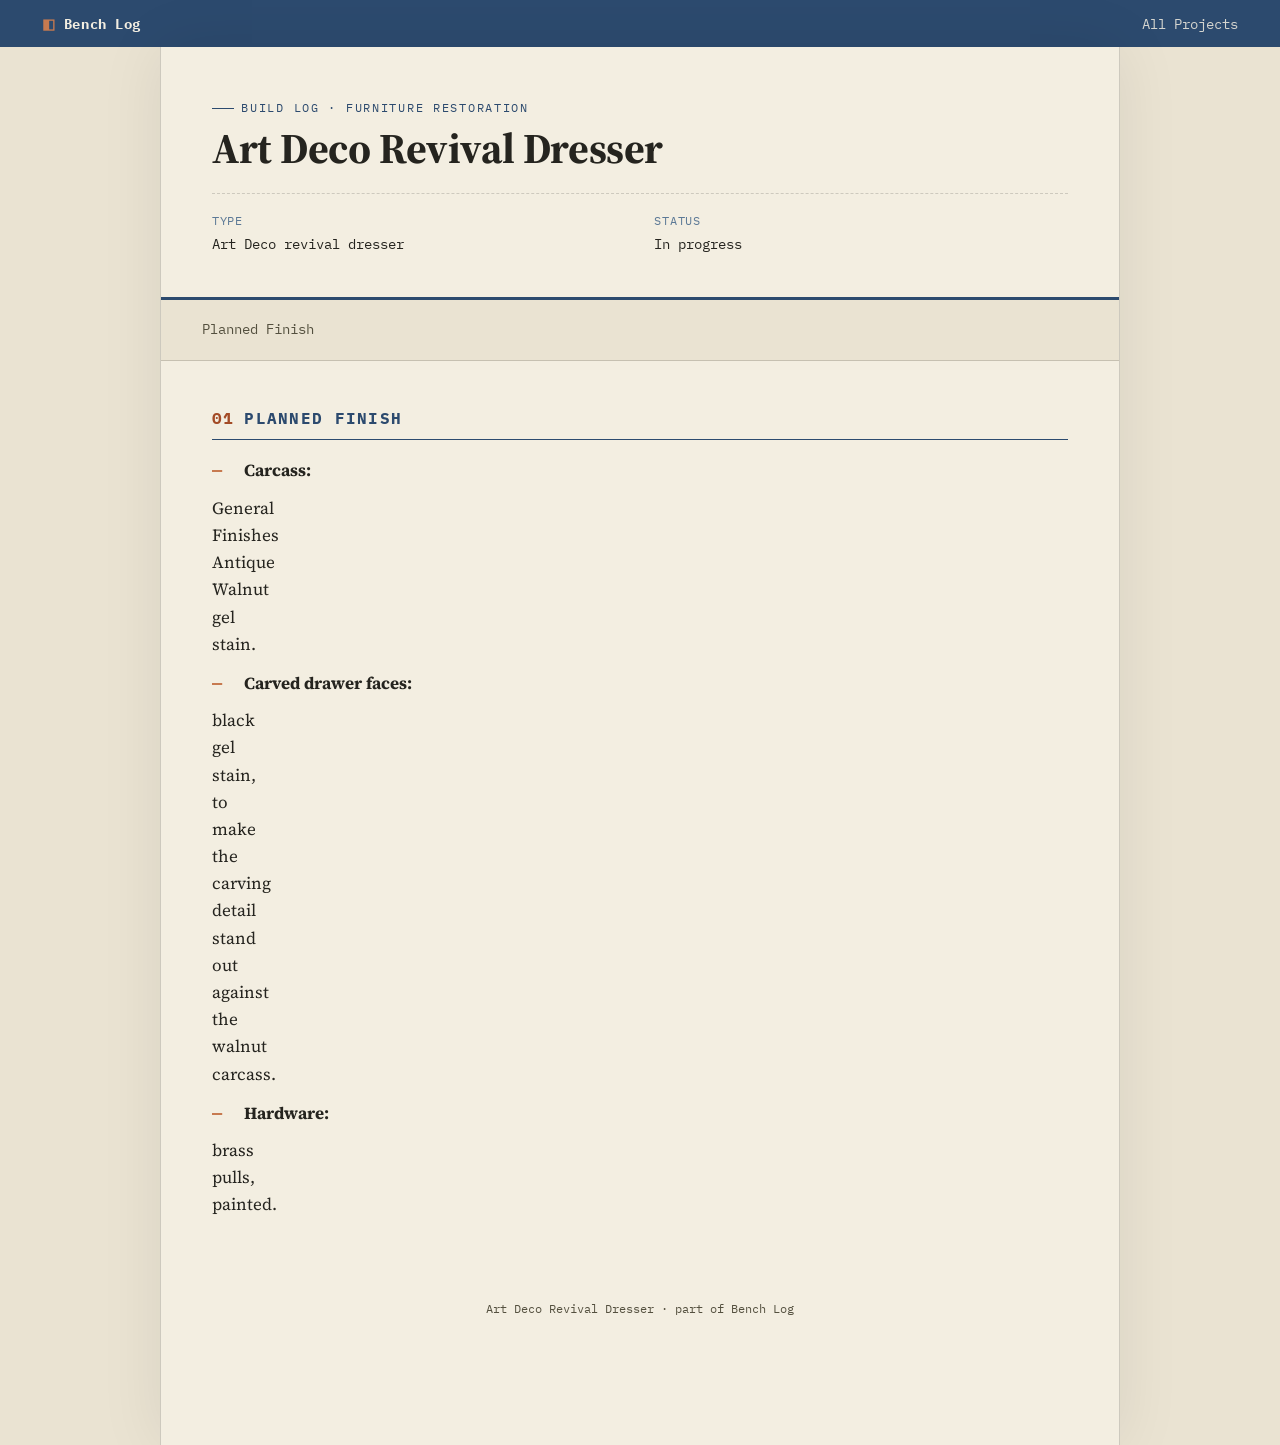
==== furniture.html @ a03886df "Add files via upload" ====
<!DOCTYPE html>
<html lang="en">
<head>
<meta charset="UTF-8">
<meta name="viewport" content="width=device-width, initial-scale=1.0">
<title>Art Deco Revival Dresser — Bench Log</title>
<link rel="stylesheet" href="style.css">
</head>
<body>

<div class="site-header">
  <a class="brand" href="index.html">Bench Log</a>
  <nav><a href="index.html">All Projects</a></nav>
</div>

<div class="sheet">

  <header class="title-block">
    <p class="eyebrow">Build Log · Furniture Restoration</p>
    <h1>Art Deco Revival Dresser</h1>
    <dl class="subtitle">
      <div><dt>Type</dt><dd>Art Deco revival dresser</dd></div>
      <div><dt>Status</dt><dd>In progress</dd></div>
    </dl>
  </header>

  <nav class="toc">
    <a href="#finish">Planned Finish</a>
  </nav>

  <section id="finish">
    <h2><span class="num">01</span> Planned Finish</h2>
    <div class="finding"><strong>Carcass:</strong> General Finishes Antique Walnut gel stain.</div>
    <div class="finding"><strong>Carved drawer faces:</strong> black gel stain, to make the carving detail stand out against the walnut carcass.</div>
    <div class="finding"><strong>Hardware:</strong> brass pulls, painted.</div>
  </section>

  <footer>Art Deco Revival Dresser · part of Bench Log</footer>

</div>
</body>
</html>
---- style.css ----
@import url('https://fonts.googleapis.com/css2?family=IBM+Plex+Mono:wght@400;500;600;700&family=Source+Serif+4:opsz,wght@8..60,400;8..60,600;8..60,700&display=swap');

:root{
  --paper:#EAE3D2;
  --paper-light:#F3EEE1;
  --ink:#25241F;
  --ink-soft:#54503F;
  --blueprint:#2C4A6E;
  --blueprint-dim:#5C7996;
  --copper:#A34B26;
  --copper-dim:#C77A50;
  --ok:#3C6B4A;
  --warn:#A34B26;
  --paused:#8A7A4A;
  --rule: rgba(37,36,31,0.18);
}

*{ box-sizing:border-box; }

body{
  margin:0;
  background:var(--paper);
  color:var(--ink);
  font-family:'Source Serif 4', Georgia, serif;
  font-size:17px;
  line-height:1.6;
}

a{ color:var(--blueprint); }

.sheet{
  max-width: 960px;
  margin: 0 auto;
  padding: 0 0 6em 0;
  background: var(--paper-light);
  border-left: 1px solid var(--rule);
  border-right: 1px solid var(--rule);
  box-shadow: 0 0 60px rgba(0,0,0,0.08);
  min-height:100vh;
}

/* site header, shown on every page */
.site-header{
  background:var(--blueprint);
  color:var(--paper-light);
  padding: 0.9em 3em;
  display:flex;
  align-items:center;
  justify-content:space-between;
  font-family:'IBM Plex Mono', monospace;
  font-size:0.82em;
}
.site-header a{ color:var(--paper-light); text-decoration:none; }
.site-header .brand{ font-weight:700; letter-spacing:0.04em; }
.site-header .brand::before{ content:"◧ "; color:var(--copper-dim); }
.site-header nav a{ margin-left:1.6em; opacity:0.85; }
.site-header nav a:hover{ opacity:1; text-decoration:underline; }

header.title-block{
  border-bottom: 3px solid var(--blueprint);
  padding: 3em 3em 1.6em 3em;
  position:relative;
}

.eyebrow{
  font-family:'IBM Plex Mono', monospace;
  font-size:0.72em;
  letter-spacing:0.14em;
  text-transform:uppercase;
  color:var(--blueprint);
  margin:0 0 0.7em 0;
  display:flex;
  gap:0.6em;
  align-items:center;
}
.eyebrow::before{
  content:"";
  display:inline-block;
  width:22px; height:1px;
  background:var(--blueprint);
}

h1{
  font-family:'Source Serif 4', Georgia, serif;
  font-weight:700;
  font-size:2.5em;
  line-height:1.08;
  margin:0 0 0.25em 0;
  letter-spacing:-0.01em;
}

.subtitle{
  font-family:'IBM Plex Mono', monospace;
  font-size:0.85em;
  color:var(--ink-soft);
  display:grid;
  grid-template-columns: repeat(auto-fit, minmax(180px,1fr));
  gap: 0.4em 2em;
  margin-top:1.4em;
  padding-top:1.2em;
  border-top:1px dashed var(--rule);
}
.subtitle dt{ color:var(--blueprint-dim); font-size:0.85em; text-transform:uppercase; letter-spacing:0.06em;}
.subtitle dd{ margin:0.1em 0 0 0; color:var(--ink); }

nav.toc{
  padding: 1.4em 3em;
  background: var(--paper);
  border-bottom:1px solid var(--rule);
  font-family:'IBM Plex Mono', monospace;
  font-size:0.8em;
}
nav.toc a{
  color: var(--ink-soft);
  text-decoration:none;
  margin-right:1.6em;
  border-bottom:1px solid transparent;
}
nav.toc a:hover{ color:var(--blueprint); border-bottom-color:var(--blueprint); }

section{ padding: 2.6em 3em; border-bottom:1px solid var(--rule); }
section:last-of-type{ border-bottom:none; }

h2{
  font-family:'IBM Plex Mono', monospace;
  font-size:0.95em;
  text-transform:uppercase;
  letter-spacing:0.08em;
  color:var(--blueprint);
  margin:0 0 1.1em 0;
  padding-bottom:0.5em;
  border-bottom:1px solid var(--blueprint);
  display:flex;
  align-items:baseline;
  gap:0.6em;
}
h2 .num{ color:var(--copper); font-weight:700; }

h3{
  font-family:'Source Serif 4', serif;
  font-weight:600;
  font-size:1.18em;
  margin:1.6em 0 0.5em 0;
  color:var(--ink);
}
h3 .tag{
  font-family:'IBM Plex Mono', monospace;
  font-size:0.6em;
  vertical-align:middle;
  margin-left:0.6em;
  padding:0.2em 0.5em;
  border-radius:3px;
  letter-spacing:0.04em;
}
.tag.resolved{ background:rgba(60,107,74,0.14); color:var(--ok); }
.tag.open{ background:rgba(163,75,38,0.14); color:var(--copper); }
.tag.decided{ background:rgba(44,74,110,0.14); color:var(--blueprint); }
.tag.paused{ background:rgba(138,122,74,0.16); color:var(--paused); }

p{ margin:0 0 0.9em 0; }

.finding{
  display:grid;
  grid-template-columns: 22px 1fr;
  gap:0.6em;
  margin: 0.7em 0;
  align-items:start;
}
.finding::before{
  content:"—";
  color:var(--copper-dim);
  font-family:'IBM Plex Mono', monospace;
  font-weight:700;
}

code, .val{
  font-family:'IBM Plex Mono', monospace;
  font-size:0.92em;
  background:rgba(44,74,110,0.08);
  color:var(--blueprint);
  padding:0.08em 0.35em;
  border-radius:3px;
}

table{
  width:100%;
  border-collapse:collapse;
  margin:1.2em 0 1.6em 0;
  font-size:0.88em;
}
caption{
  caption-side: top;
  text-align:left;
  font-family:'IBM Plex Mono', monospace;
  font-size:0.72em;
  text-transform:uppercase;
  letter-spacing:0.06em;
  color:var(--ink-soft);
  margin-bottom:0.5em;
}
th{
  font-family:'IBM Plex Mono', monospace;
  font-size:0.78em;
  text-transform:uppercase;
  letter-spacing:0.04em;
  text-align:left;
  color:var(--paper-light);
  background:var(--blueprint);
  padding:0.6em 0.7em;
}
td{
  padding:0.6em 0.7em;
  border-bottom:1px solid var(--rule);
  vertical-align:top;
}
tr.chosen td{ background:rgba(60,107,74,0.09); font-weight:600; }
tr.rejected td{ color:var(--ink-soft); }
.verdict-chosen{ color:var(--ok); font-weight:700; }
.verdict-rejected{ color:var(--copper); font-weight:700; }

.callout{
  background: rgba(44,74,110,0.06);
  border-left:3px solid var(--blueprint);
  padding: 0.9em 1.2em;
  margin: 1.2em 0;
  font-size:0.94em;
}
.callout.warn{ border-left-color:var(--copper); background:rgba(163,75,38,0.07); }

.schematic-frame{
  border:2px solid var(--blueprint);
  padding:10px;
  background:#fff;
  margin: 1.2em 0;
}
.schematic-frame img{ width:100%; display:block; }
.schematic-caption{
  font-family:'IBM Plex Mono', monospace;
  font-size:0.75em;
  color:var(--ink-soft);
  margin-top:0.6em;
  display:flex;
  justify-content:space-between;
  flex-wrap:wrap;
  gap:0.5em;
}

ul.open-items{ list-style:none; margin:0; padding:0; }
ul.open-items li{
  display:grid;
  grid-template-columns: 20px 1fr;
  gap:0.7em;
  padding:0.55em 0;
  border-bottom:1px dashed var(--rule);
}
ul.open-items li::before{
  content:"☐";
  color:var(--copper);
  font-size:1.1em;
}
ul.open-items li:last-child{ border-bottom:none; }

footer{
  padding:2em 3em;
  font-family:'IBM Plex Mono', monospace;
  font-size:0.72em;
  color:var(--ink-soft);
  text-align:center;
}

/* Hub / index page */
.hub-intro{ padding: 2.6em 3em 1em 3em; }
.project-grid{
  display:grid;
  grid-template-columns: repeat(auto-fit, minmax(280px, 1fr));
  gap:1.4em;
  padding: 0.5em 3em 3em 3em;
}
.project-card{
  display:block;
  text-decoration:none;
  color:var(--ink);
  background:var(--paper);
  border:1px solid var(--rule);
  border-top:3px solid var(--blueprint-dim);
  padding:1.5em;
  transition: border-color 0.15s, transform 0.15s;
}
.project-card:hover{ border-top-color:var(--copper); transform:translateY(-2px); }
.project-card .status{
  font-family:'IBM Plex Mono', monospace;
  font-size:0.68em;
  text-transform:uppercase;
  letter-spacing:0.06em;
  padding:0.2em 0.55em;
  border-radius:3px;
  display:inline-block;
  margin-bottom:0.8em;
}
.status.active{ background:rgba(60,107,74,0.14); color:var(--ok); }
.status.paused{ background:rgba(138,122,74,0.16); color:var(--paused); }
.status.planning{ background:rgba(44,74,110,0.14); color:var(--blueprint); }
.project-card h3{ margin:0 0 0.4em 0; font-size:1.25em; }
.project-card p{ font-size:0.92em; color:var(--ink-soft); margin:0; }
.project-card .meta{
  font-family:'IBM Plex Mono', monospace;
  font-size:0.72em;
  color:var(--blueprint-dim);
  margin-top:0.9em;
}

@media (max-width:600px){
  header.title-block, section, nav.toc, footer, .hub-intro{ padding-left:1.3em; padding-right:1.3em; }
  .project-grid{ padding-left:1.3em; padding-right:1.3em; }
  .site-header{ padding:0.9em 1.3em; flex-direction:column; align-items:flex-start; gap:0.5em; }
  .site-header nav a{ margin-left:0; margin-right:1.2em; }
  h1{ font-size:1.8em; }
}
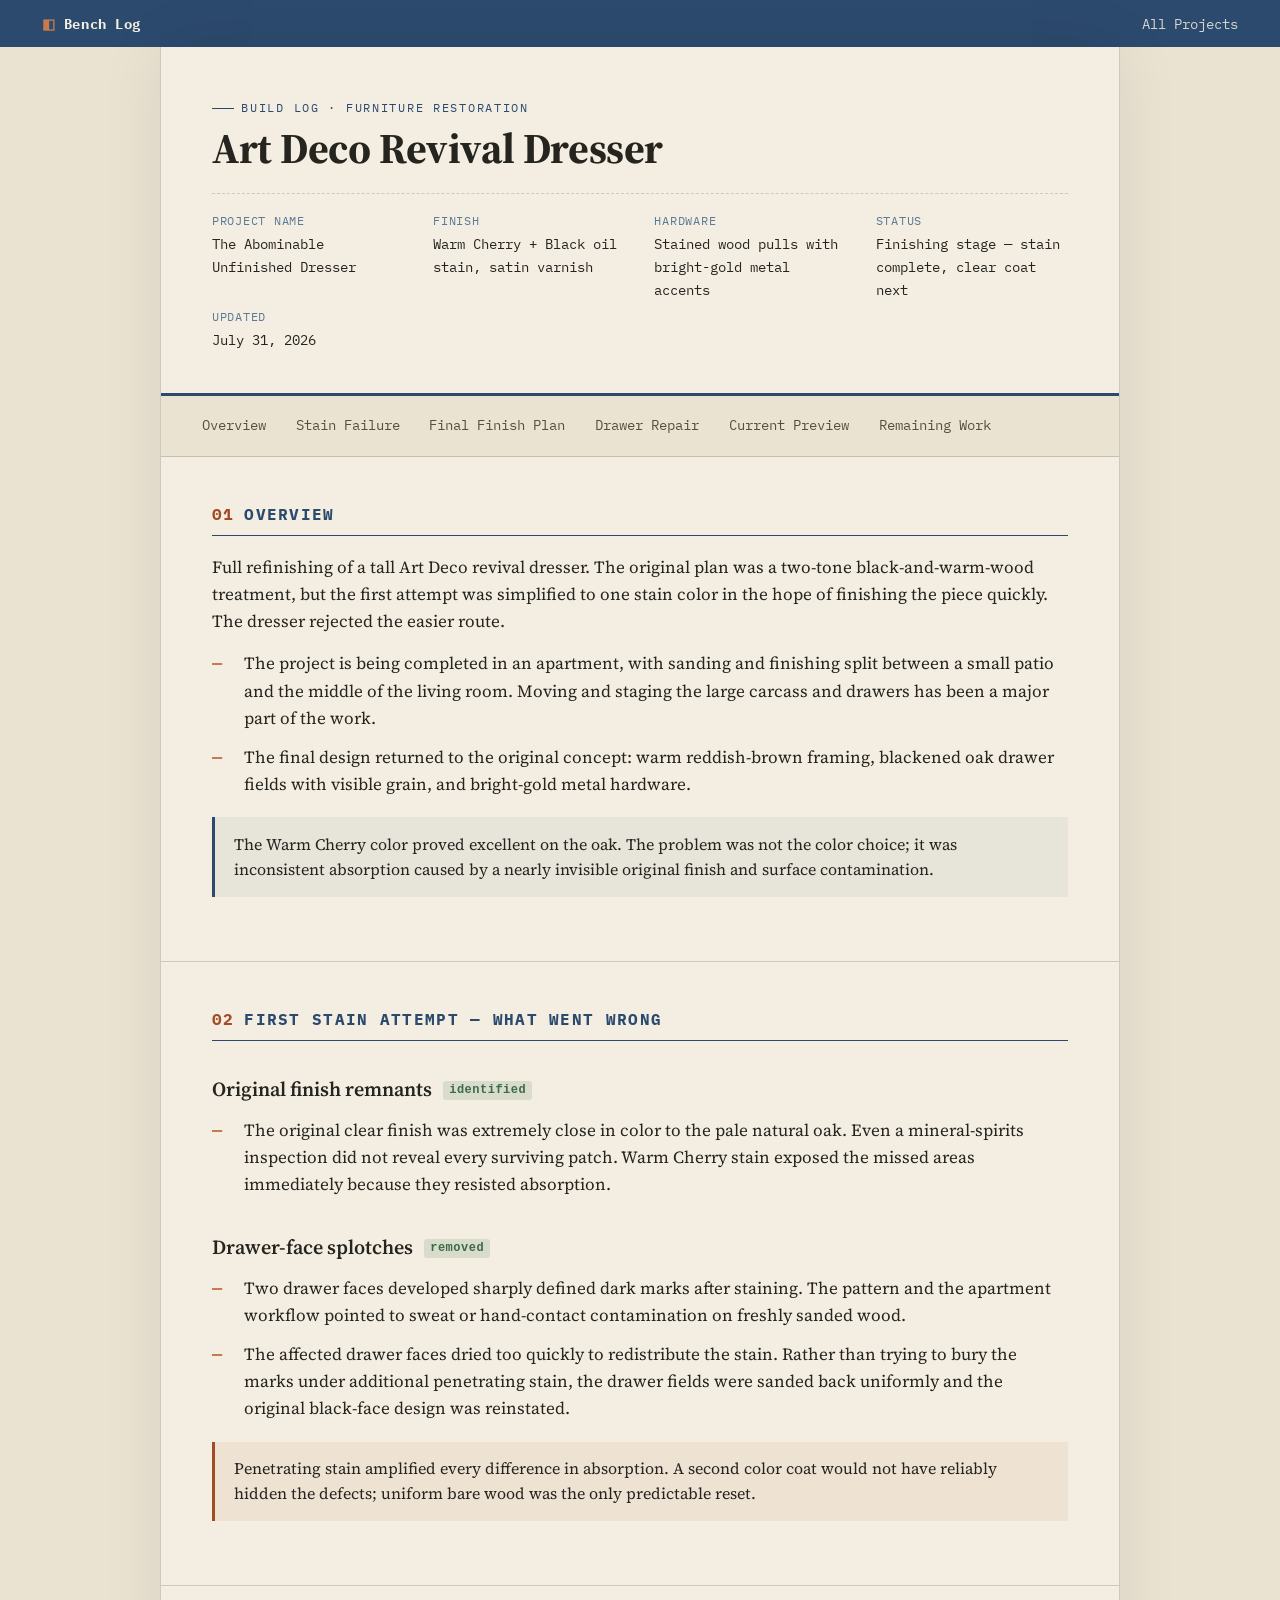
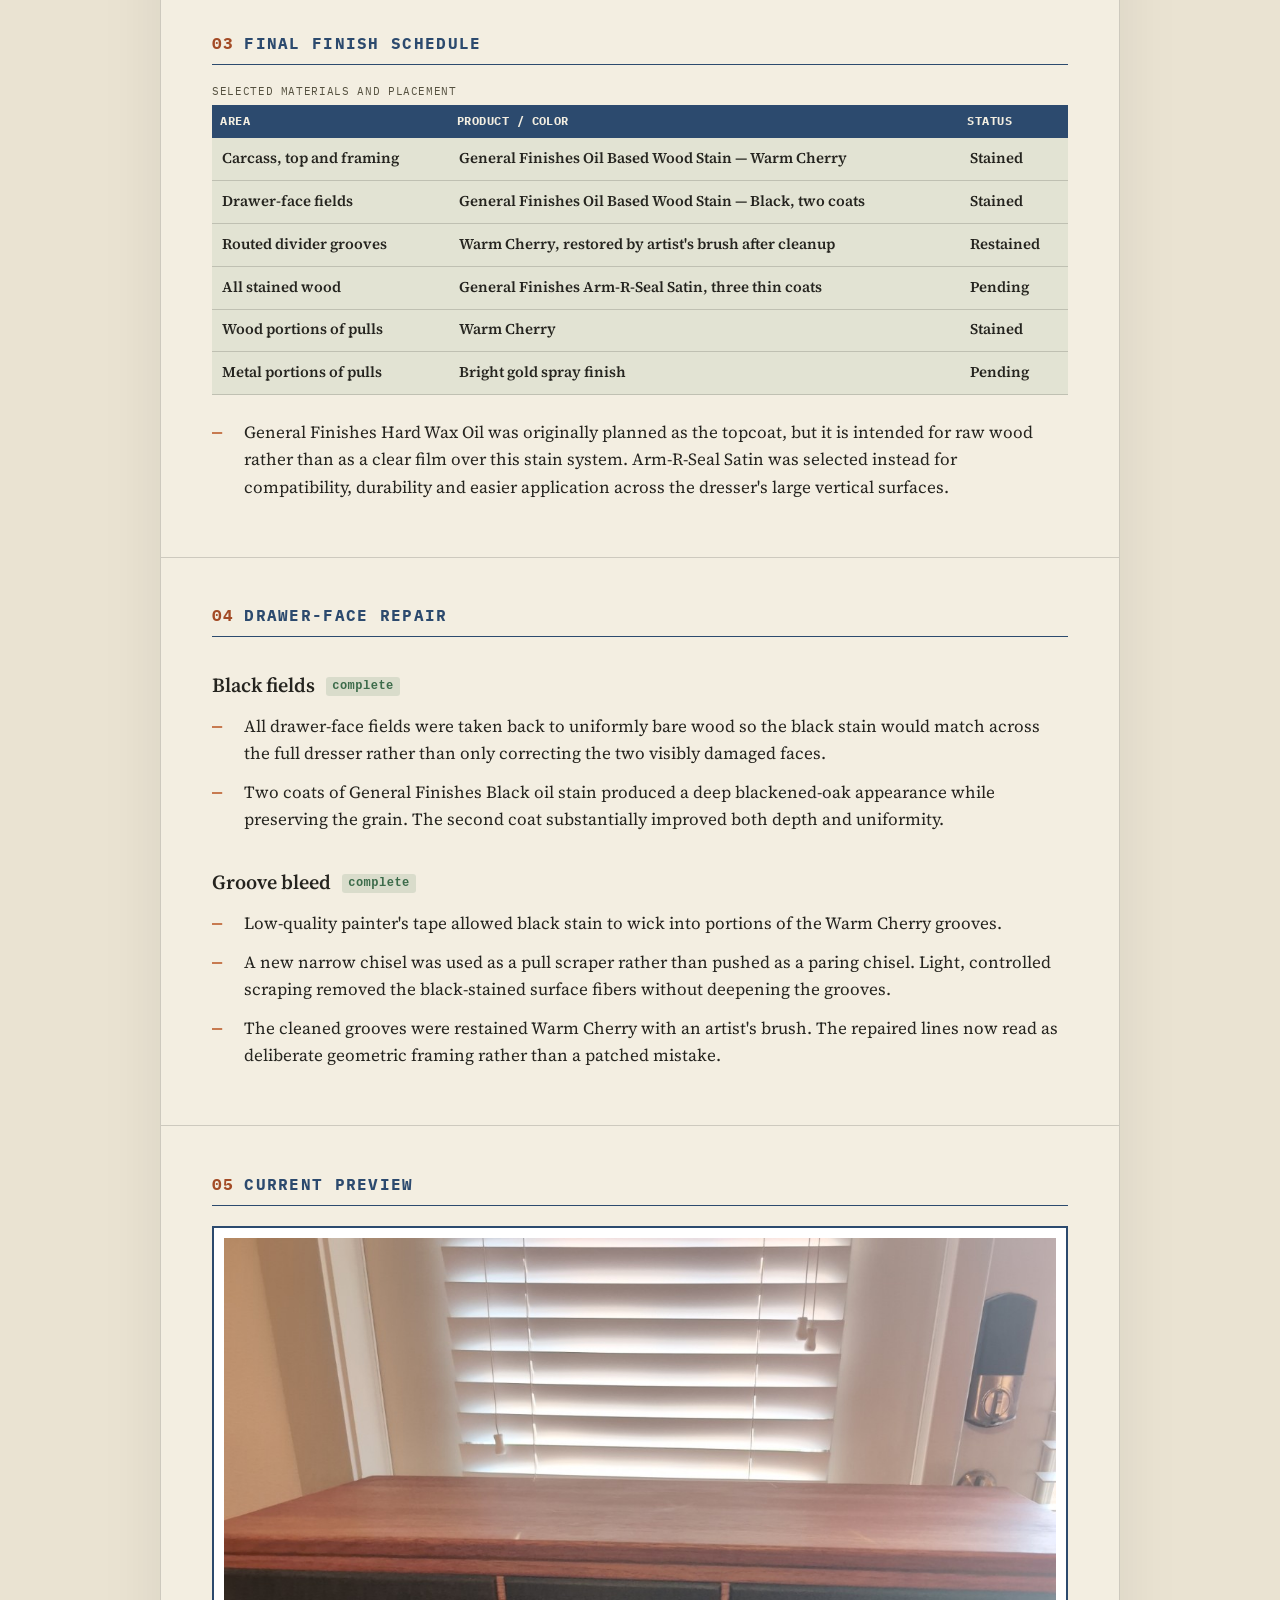
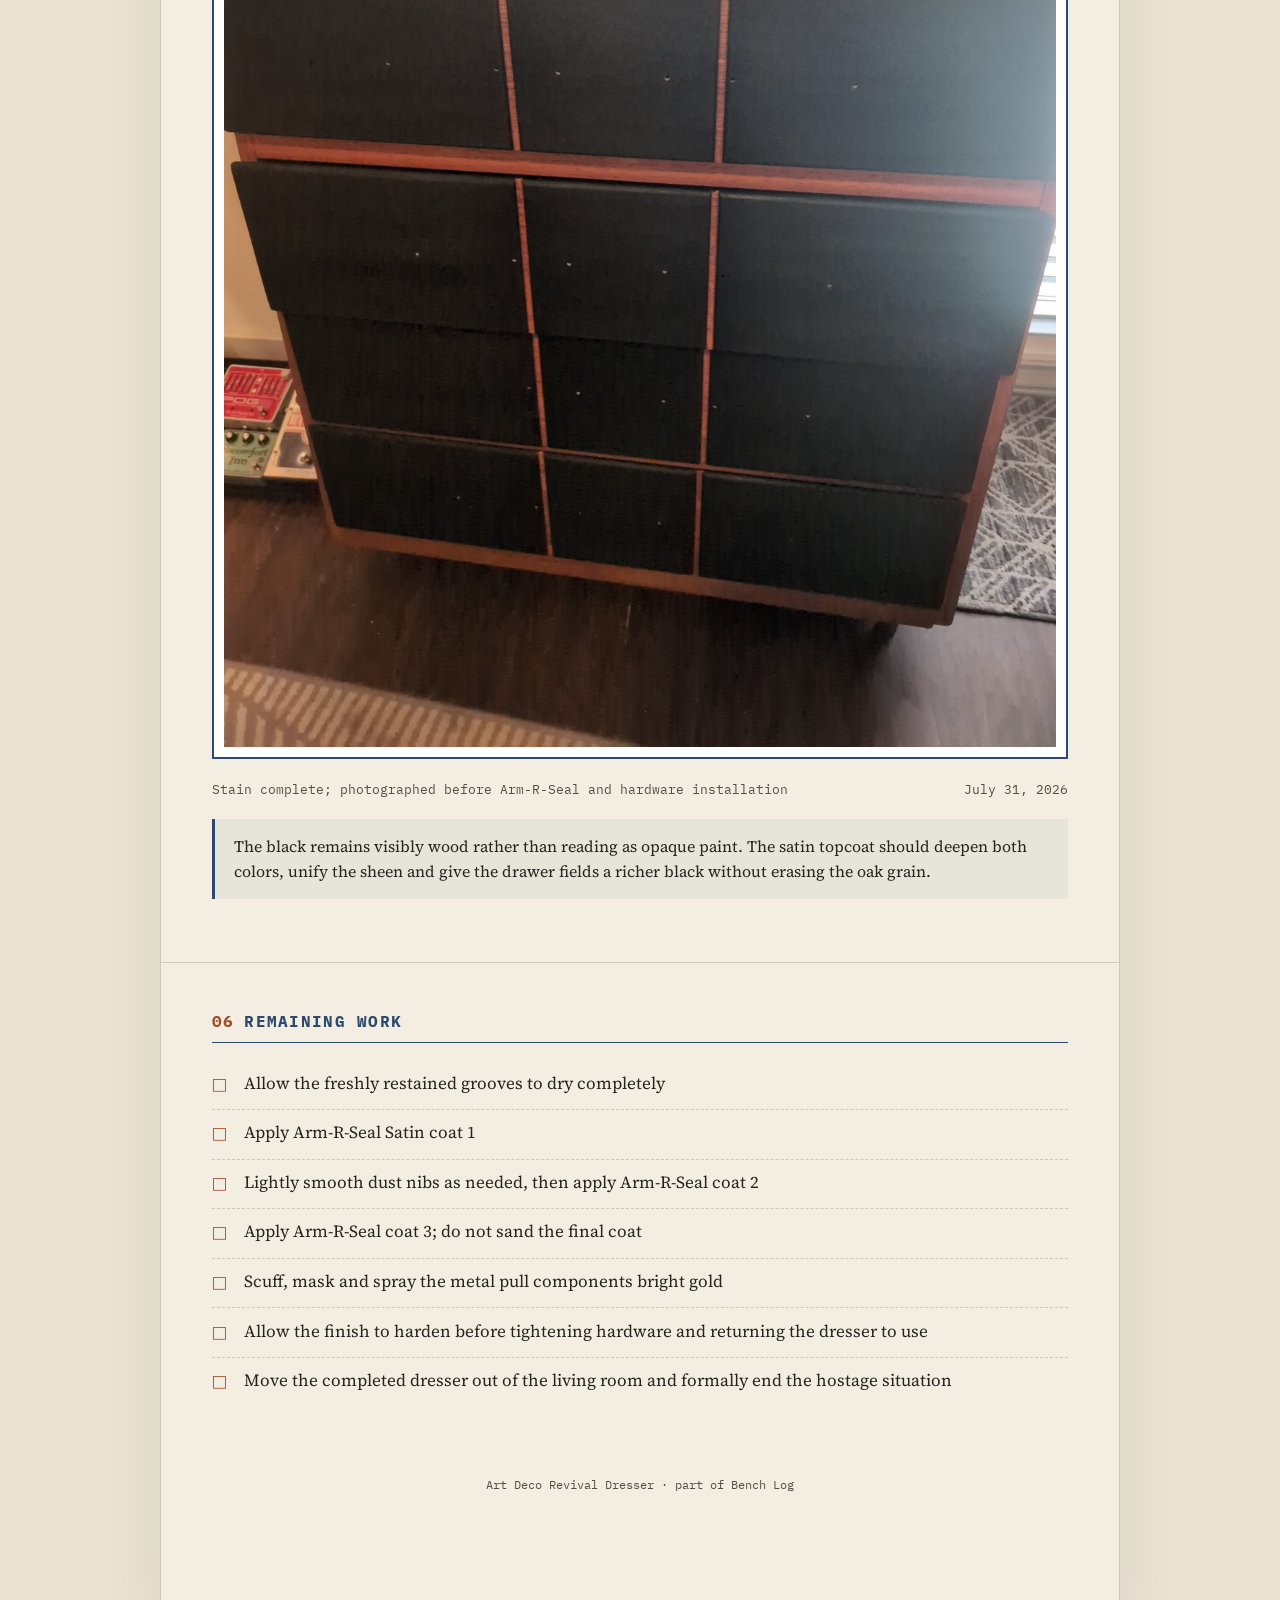
==== commit bea35223: "Add files via upload" ====
--- a/furniture.html
+++ b/furniture.html
@@ -14,29 +14,193 @@
 </div>
 
 <div class="sheet">
-
   <header class="title-block">
     <p class="eyebrow">Build Log · Furniture Restoration</p>
     <h1>Art Deco Revival Dresser</h1>
     <dl class="subtitle">
-      <div><dt>Type</dt><dd>Art Deco revival dresser</dd></div>
-      <div><dt>Status</dt><dd>In progress</dd></div>
+      <div><dt>Project name</dt><dd>The Abominable Unfinished Dresser</dd></div>
+      <div><dt>Finish</dt><dd>Warm Cherry + Black oil stain, satin varnish</dd></div>
+      <div><dt>Hardware</dt><dd>Stained wood pulls with bright-gold metal accents</dd></div>
+      <div><dt>Status</dt><dd>Finishing stage — stain complete, clear coat next</dd></div>
+      <div><dt>Updated</dt><dd>July 31, 2026</dd></div>
     </dl>
   </header>
 
   <nav class="toc">
-    <a href="#finish">Planned Finish</a>
+    <a href="#overview">Overview</a>
+    <a href="#failure">Stain Failure</a>
+    <a href="#finish-plan">Final Finish Plan</a>
+    <a href="#drawer-repair">Drawer Repair</a>
+    <a href="#preview">Current Preview</a>
+    <a href="#open">Remaining Work</a>
   </nav>
 
-  <section id="finish">
-    <h2><span class="num">01</span> Planned Finish</h2>
-    <div class="finding"><strong>Carcass:</strong> General Finishes Antique Walnut gel stain.</div>
-    <div class="finding"><strong>Carved drawer faces:</strong> black gel stain, to make the carving detail stand out against the walnut carcass.</div>
-    <div class="finding"><strong>Hardware:</strong> brass pulls, painted.</div>
+  <section id="overview">
+    <h2><span class="num">01</span> Overview</h2>
+    <p>
+      Full refinishing of a tall Art Deco revival dresser. The original plan was a two-tone
+      black-and-warm-wood treatment, but the first attempt was simplified to one stain color
+      in the hope of finishing the piece quickly. The dresser rejected the easier route.
+    </p>
+    <div class="finding">
+      The project is being completed in an apartment, with sanding and finishing split between
+      a small patio and the middle of the living room. Moving and staging the large carcass and
+      drawers has been a major part of the work.
+    </div>
+    <div class="finding">
+      The final design returned to the original concept: warm reddish-brown framing, blackened
+      oak drawer fields with visible grain, and bright-gold metal hardware.
+    </div>
+    <div class="callout">
+      The Warm Cherry color proved excellent on the oak. The problem was not the color choice;
+      it was inconsistent absorption caused by a nearly invisible original finish and surface
+      contamination.
+    </div>
+  </section>
+
+  <section id="failure">
+    <h2><span class="num">02</span> First Stain Attempt — What Went Wrong</h2>
+
+    <h3>Original finish remnants <span class="tag resolved">identified</span></h3>
+    <div class="finding">
+      The original clear finish was extremely close in color to the pale natural oak. Even a
+      mineral-spirits inspection did not reveal every surviving patch. Warm Cherry stain exposed
+      the missed areas immediately because they resisted absorption.
+    </div>
+
+    <h3>Drawer-face splotches <span class="tag resolved">removed</span></h3>
+    <div class="finding">
+      Two drawer faces developed sharply defined dark marks after staining. The pattern and the
+      apartment workflow pointed to sweat or hand-contact contamination on freshly sanded wood.
+    </div>
+    <div class="finding">
+      The affected drawer faces dried too quickly to redistribute the stain. Rather than trying
+      to bury the marks under additional penetrating stain, the drawer fields were sanded back
+      uniformly and the original black-face design was reinstated.
+    </div>
+
+    <div class="callout warn">
+      Penetrating stain amplified every difference in absorption. A second color coat would not
+      have reliably hidden the defects; uniform bare wood was the only predictable reset.
+    </div>
+  </section>
+
+  <section id="finish-plan">
+    <h2><span class="num">03</span> Final Finish Schedule</h2>
+
+    <table>
+      <caption>Selected materials and placement</caption>
+      <thead>
+        <tr>
+          <th>Area</th>
+          <th>Product / color</th>
+          <th>Status</th>
+        </tr>
+      </thead>
+      <tbody>
+        <tr class="chosen">
+          <td>Carcass, top and framing</td>
+          <td>General Finishes Oil Based Wood Stain — Warm Cherry</td>
+          <td>Stained</td>
+        </tr>
+        <tr class="chosen">
+          <td>Drawer-face fields</td>
+          <td>General Finishes Oil Based Wood Stain — Black, two coats</td>
+          <td>Stained</td>
+        </tr>
+        <tr class="chosen">
+          <td>Routed divider grooves</td>
+          <td>Warm Cherry, restored by artist's brush after cleanup</td>
+          <td>Restained</td>
+        </tr>
+        <tr class="chosen">
+          <td>All stained wood</td>
+          <td>General Finishes Arm-R-Seal Satin, three thin coats</td>
+          <td>Pending</td>
+        </tr>
+        <tr class="chosen">
+          <td>Wood portions of pulls</td>
+          <td>Warm Cherry</td>
+          <td>Stained</td>
+        </tr>
+        <tr class="chosen">
+          <td>Metal portions of pulls</td>
+          <td>Bright gold spray finish</td>
+          <td>Pending</td>
+        </tr>
+      </tbody>
+    </table>
+
+    <div class="finding">
+      General Finishes Hard Wax Oil was originally planned as the topcoat, but it is intended for
+      raw wood rather than as a clear film over this stain system. Arm-R-Seal Satin was selected
+      instead for compatibility, durability and easier application across the dresser's large
+      vertical surfaces.
+    </div>
+  </section>
+
+  <section id="drawer-repair">
+    <h2><span class="num">04</span> Drawer-Face Repair</h2>
+
+    <h3>Black fields <span class="tag resolved">complete</span></h3>
+    <div class="finding">
+      All drawer-face fields were taken back to uniformly bare wood so the black stain would match
+      across the full dresser rather than only correcting the two visibly damaged faces.
+    </div>
+    <div class="finding">
+      Two coats of General Finishes Black oil stain produced a deep blackened-oak appearance while
+      preserving the grain. The second coat substantially improved both depth and uniformity.
+    </div>
+
+    <h3>Groove bleed <span class="tag resolved">complete</span></h3>
+    <div class="finding">
+      Low-quality painter's tape allowed black stain to wick into portions of the Warm Cherry
+      grooves.
+    </div>
+    <div class="finding">
+      A new narrow chisel was used as a pull scraper rather than pushed as a paring chisel. Light,
+      controlled scraping removed the black-stained surface fibers without deepening the grooves.
+    </div>
+    <div class="finding">
+      The cleaned grooves were restained Warm Cherry with an artist's brush. The repaired lines now
+      read as deliberate geometric framing rather than a patched mistake.
+    </div>
+  </section>
+
+  <section id="preview">
+    <h2><span class="num">05</span> Current Preview</h2>
+
+    <div class="schematic-frame">
+      <img src="dresser-stain-preview.jpg"
+           alt="Art Deco revival dresser with Warm Cherry carcass, black-stained drawer faces and restored Warm Cherry divider grooves">
+    </div>
+    <div class="schematic-caption">
+      <span>Stain complete; photographed before Arm-R-Seal and hardware installation</span>
+      <span>July 31, 2026</span>
+    </div>
+
+    <div class="callout">
+      The black remains visibly wood rather than reading as opaque paint. The satin topcoat should
+      deepen both colors, unify the sheen and give the drawer fields a richer black without erasing
+      the oak grain.
+    </div>
+  </section>
+
+  <section id="open">
+    <h2><span class="num">06</span> Remaining Work</h2>
+    <ul class="open-items">
+      <li>Allow the freshly restained grooves to dry completely</li>
+      <li>Apply Arm-R-Seal Satin coat 1</li>
+      <li>Lightly smooth dust nibs as needed, then apply Arm-R-Seal coat 2</li>
+      <li>Apply Arm-R-Seal coat 3; do not sand the final coat</li>
+      <li>Scuff, mask and spray the metal pull components bright gold</li>
+      <li>Allow the finish to harden before tightening hardware and returning the dresser to use</li>
+      <li>Move the completed dresser out of the living room and formally end the hostage situation</li>
+    </ul>
   </section>
 
   <footer>Art Deco Revival Dresser · part of Bench Log</footer>
-
 </div>
+
 </body>
 </html>
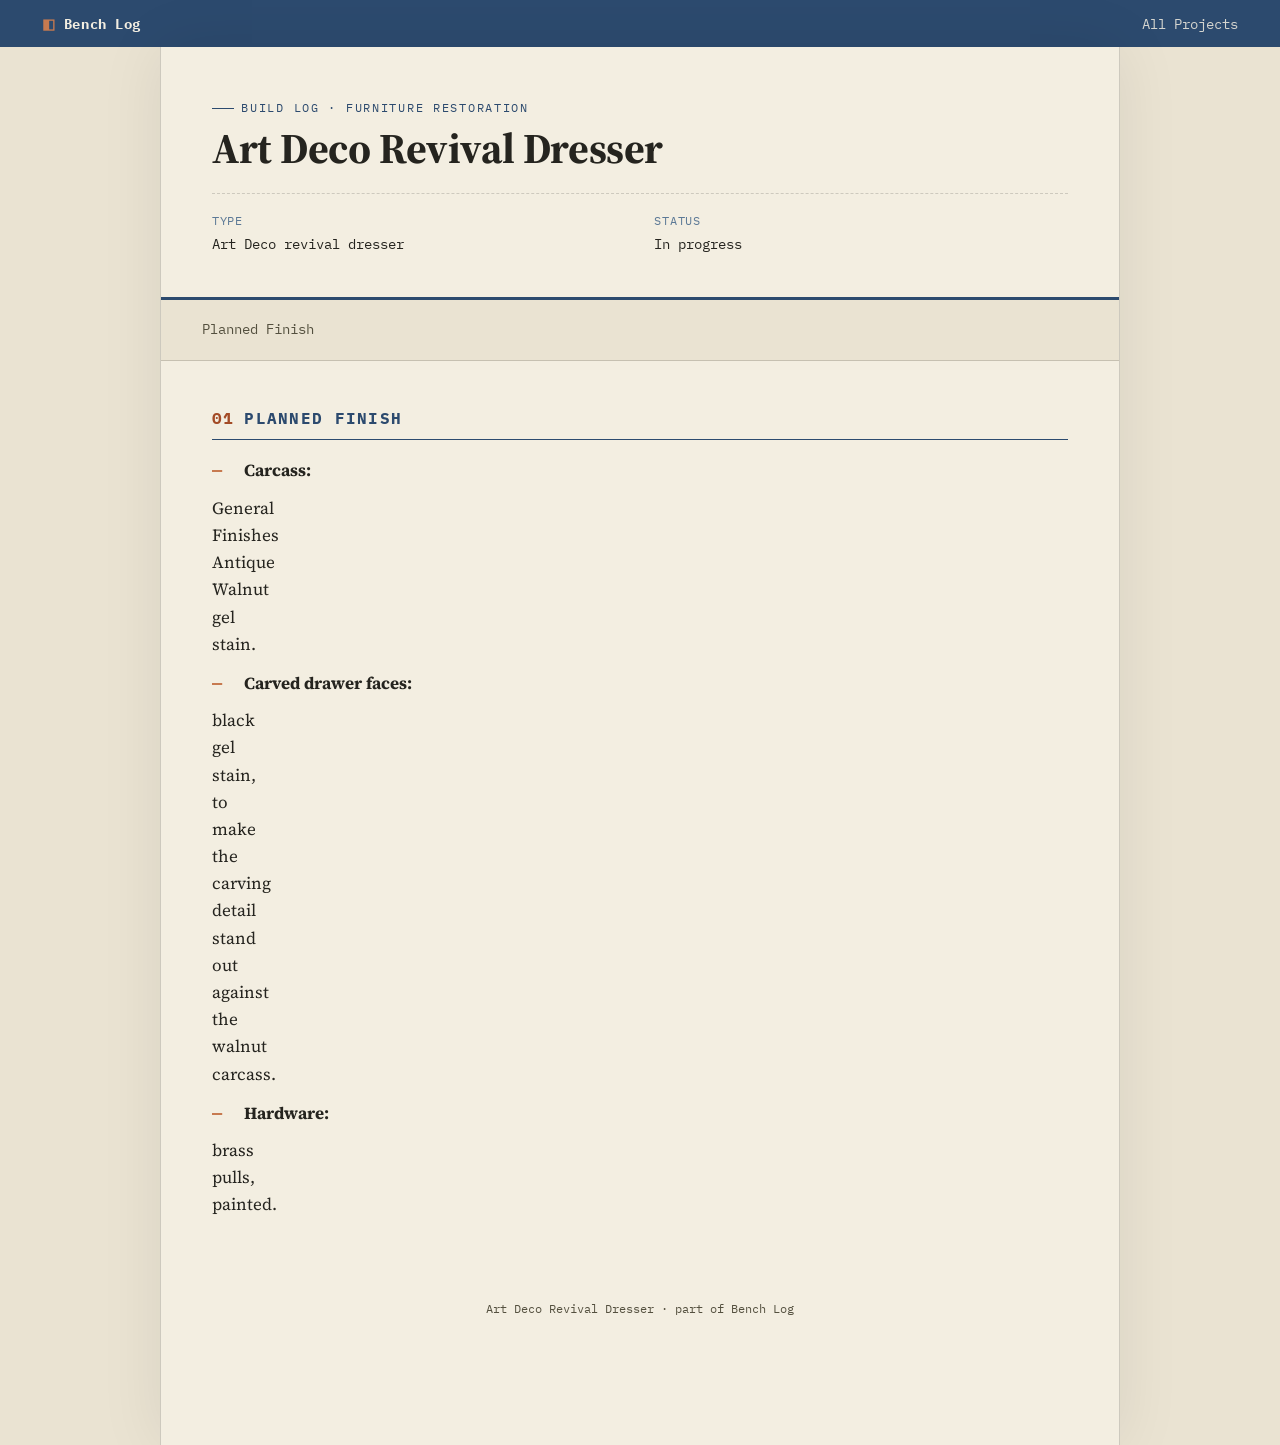
==== commit 1819b46e: "Add files via upload" ====
--- a/furniture.html
+++ b/furniture.html
@@ -14,193 +14,29 @@
 </div>
 
 <div class="sheet">
+
   <header class="title-block">
     <p class="eyebrow">Build Log · Furniture Restoration</p>
     <h1>Art Deco Revival Dresser</h1>
     <dl class="subtitle">
-      <div><dt>Project name</dt><dd>The Abominable Unfinished Dresser</dd></div>
-      <div><dt>Finish</dt><dd>Warm Cherry + Black oil stain, satin varnish</dd></div>
-      <div><dt>Hardware</dt><dd>Stained wood pulls with bright-gold metal accents</dd></div>
-      <div><dt>Status</dt><dd>Finishing stage — stain complete, clear coat next</dd></div>
-      <div><dt>Updated</dt><dd>July 31, 2026</dd></div>
+      <div><dt>Type</dt><dd>Art Deco revival dresser</dd></div>
+      <div><dt>Status</dt><dd>In progress</dd></div>
     </dl>
   </header>
 
   <nav class="toc">
-    <a href="#overview">Overview</a>
-    <a href="#failure">Stain Failure</a>
-    <a href="#finish-plan">Final Finish Plan</a>
-    <a href="#drawer-repair">Drawer Repair</a>
-    <a href="#preview">Current Preview</a>
-    <a href="#open">Remaining Work</a>
+    <a href="#finish">Planned Finish</a>
   </nav>
 
-  <section id="overview">
-    <h2><span class="num">01</span> Overview</h2>
-    <p>
-      Full refinishing of a tall Art Deco revival dresser. The original plan was a two-tone
-      black-and-warm-wood treatment, but the first attempt was simplified to one stain color
-      in the hope of finishing the piece quickly. The dresser rejected the easier route.
-    </p>
-    <div class="finding">
-      The project is being completed in an apartment, with sanding and finishing split between
-      a small patio and the middle of the living room. Moving and staging the large carcass and
-      drawers has been a major part of the work.
-    </div>
-    <div class="finding">
-      The final design returned to the original concept: warm reddish-brown framing, blackened
-      oak drawer fields with visible grain, and bright-gold metal hardware.
-    </div>
-    <div class="callout">
-      The Warm Cherry color proved excellent on the oak. The problem was not the color choice;
-      it was inconsistent absorption caused by a nearly invisible original finish and surface
-      contamination.
-    </div>
-  </section>
-
-  <section id="failure">
-    <h2><span class="num">02</span> First Stain Attempt — What Went Wrong</h2>
-
-    <h3>Original finish remnants <span class="tag resolved">identified</span></h3>
-    <div class="finding">
-      The original clear finish was extremely close in color to the pale natural oak. Even a
-      mineral-spirits inspection did not reveal every surviving patch. Warm Cherry stain exposed
-      the missed areas immediately because they resisted absorption.
-    </div>
-
-    <h3>Drawer-face splotches <span class="tag resolved">removed</span></h3>
-    <div class="finding">
-      Two drawer faces developed sharply defined dark marks after staining. The pattern and the
-      apartment workflow pointed to sweat or hand-contact contamination on freshly sanded wood.
-    </div>
-    <div class="finding">
-      The affected drawer faces dried too quickly to redistribute the stain. Rather than trying
-      to bury the marks under additional penetrating stain, the drawer fields were sanded back
-      uniformly and the original black-face design was reinstated.
-    </div>
-
-    <div class="callout warn">
-      Penetrating stain amplified every difference in absorption. A second color coat would not
-      have reliably hidden the defects; uniform bare wood was the only predictable reset.
-    </div>
-  </section>
-
-  <section id="finish-plan">
-    <h2><span class="num">03</span> Final Finish Schedule</h2>
-
-    <table>
-      <caption>Selected materials and placement</caption>
-      <thead>
-        <tr>
-          <th>Area</th>
-          <th>Product / color</th>
-          <th>Status</th>
-        </tr>
-      </thead>
-      <tbody>
-        <tr class="chosen">
-          <td>Carcass, top and framing</td>
-          <td>General Finishes Oil Based Wood Stain — Warm Cherry</td>
-          <td>Stained</td>
-        </tr>
-        <tr class="chosen">
-          <td>Drawer-face fields</td>
-          <td>General Finishes Oil Based Wood Stain — Black, two coats</td>
-          <td>Stained</td>
-        </tr>
-        <tr class="chosen">
-          <td>Routed divider grooves</td>
-          <td>Warm Cherry, restored by artist's brush after cleanup</td>
-          <td>Restained</td>
-        </tr>
-        <tr class="chosen">
-          <td>All stained wood</td>
-          <td>General Finishes Arm-R-Seal Satin, three thin coats</td>
-          <td>Pending</td>
-        </tr>
-        <tr class="chosen">
-          <td>Wood portions of pulls</td>
-          <td>Warm Cherry</td>
-          <td>Stained</td>
-        </tr>
-        <tr class="chosen">
-          <td>Metal portions of pulls</td>
-          <td>Bright gold spray finish</td>
-          <td>Pending</td>
-        </tr>
-      </tbody>
-    </table>
-
-    <div class="finding">
-      General Finishes Hard Wax Oil was originally planned as the topcoat, but it is intended for
-      raw wood rather than as a clear film over this stain system. Arm-R-Seal Satin was selected
-      instead for compatibility, durability and easier application across the dresser's large
-      vertical surfaces.
-    </div>
-  </section>
-
-  <section id="drawer-repair">
-    <h2><span class="num">04</span> Drawer-Face Repair</h2>
-
-    <h3>Black fields <span class="tag resolved">complete</span></h3>
-    <div class="finding">
-      All drawer-face fields were taken back to uniformly bare wood so the black stain would match
-      across the full dresser rather than only correcting the two visibly damaged faces.
-    </div>
-    <div class="finding">
-      Two coats of General Finishes Black oil stain produced a deep blackened-oak appearance while
-      preserving the grain. The second coat substantially improved both depth and uniformity.
-    </div>
-
-    <h3>Groove bleed <span class="tag resolved">complete</span></h3>
-    <div class="finding">
-      Low-quality painter's tape allowed black stain to wick into portions of the Warm Cherry
-      grooves.
-    </div>
-    <div class="finding">
-      A new narrow chisel was used as a pull scraper rather than pushed as a paring chisel. Light,
-      controlled scraping removed the black-stained surface fibers without deepening the grooves.
-    </div>
-    <div class="finding">
-      The cleaned grooves were restained Warm Cherry with an artist's brush. The repaired lines now
-      read as deliberate geometric framing rather than a patched mistake.
-    </div>
-  </section>
-
-  <section id="preview">
-    <h2><span class="num">05</span> Current Preview</h2>
-
-    <div class="schematic-frame">
-      <img src="dresser-stain-preview.jpg"
-           alt="Art Deco revival dresser with Warm Cherry carcass, black-stained drawer faces and restored Warm Cherry divider grooves">
-    </div>
-    <div class="schematic-caption">
-      <span>Stain complete; photographed before Arm-R-Seal and hardware installation</span>
-      <span>July 31, 2026</span>
-    </div>
-
-    <div class="callout">
-      The black remains visibly wood rather than reading as opaque paint. The satin topcoat should
-      deepen both colors, unify the sheen and give the drawer fields a richer black without erasing
-      the oak grain.
-    </div>
-  </section>
-
-  <section id="open">
-    <h2><span class="num">06</span> Remaining Work</h2>
-    <ul class="open-items">
-      <li>Allow the freshly restained grooves to dry completely</li>
-      <li>Apply Arm-R-Seal Satin coat 1</li>
-      <li>Lightly smooth dust nibs as needed, then apply Arm-R-Seal coat 2</li>
-      <li>Apply Arm-R-Seal coat 3; do not sand the final coat</li>
-      <li>Scuff, mask and spray the metal pull components bright gold</li>
-      <li>Allow the finish to harden before tightening hardware and returning the dresser to use</li>
-      <li>Move the completed dresser out of the living room and formally end the hostage situation</li>
-    </ul>
+  <section id="finish">
+    <h2><span class="num">01</span> Planned Finish</h2>
+    <div class="finding"><strong>Carcass:</strong> General Finishes Antique Walnut gel stain.</div>
+    <div class="finding"><strong>Carved drawer faces:</strong> black gel stain, to make the carving detail stand out against the walnut carcass.</div>
+    <div class="finding"><strong>Hardware:</strong> brass pulls, painted.</div>
   </section>
 
   <footer>Art Deco Revival Dresser · part of Bench Log</footer>
+
 </div>
-
 </body>
 </html>
--- a/style.css
+++ b/style.css
@@ -155,6 +155,7 @@
 .tag.resolved{ background:rgba(60,107,74,0.14); color:var(--ok); }
 .tag.open{ background:rgba(163,75,38,0.14); color:var(--copper); }
 .tag.decided{ background:rgba(44,74,110,0.14); color:var(--blueprint); }
+.tag.leading{ background:rgba(199,122,80,0.18); color:var(--copper); }
 .tag.paused{ background:rgba(138,122,74,0.16); color:var(--paused); }
 
 p{ margin:0 0 0.9em 0; }
@@ -214,8 +215,12 @@
   vertical-align:top;
 }
 tr.chosen td{ background:rgba(60,107,74,0.09); font-weight:600; }
+tr.leading td{ background:rgba(199,122,80,0.13); font-weight:600; }
+tr.alternative td{ background:rgba(44,74,110,0.06); }
 tr.rejected td{ color:var(--ink-soft); }
 .verdict-chosen{ color:var(--ok); font-weight:700; }
+.verdict-leading{ color:var(--copper); font-weight:700; }
+.verdict-alternative{ color:var(--blueprint-dim); font-weight:600; }
 .verdict-rejected{ color:var(--copper); font-weight:700; }
 
 .callout{
